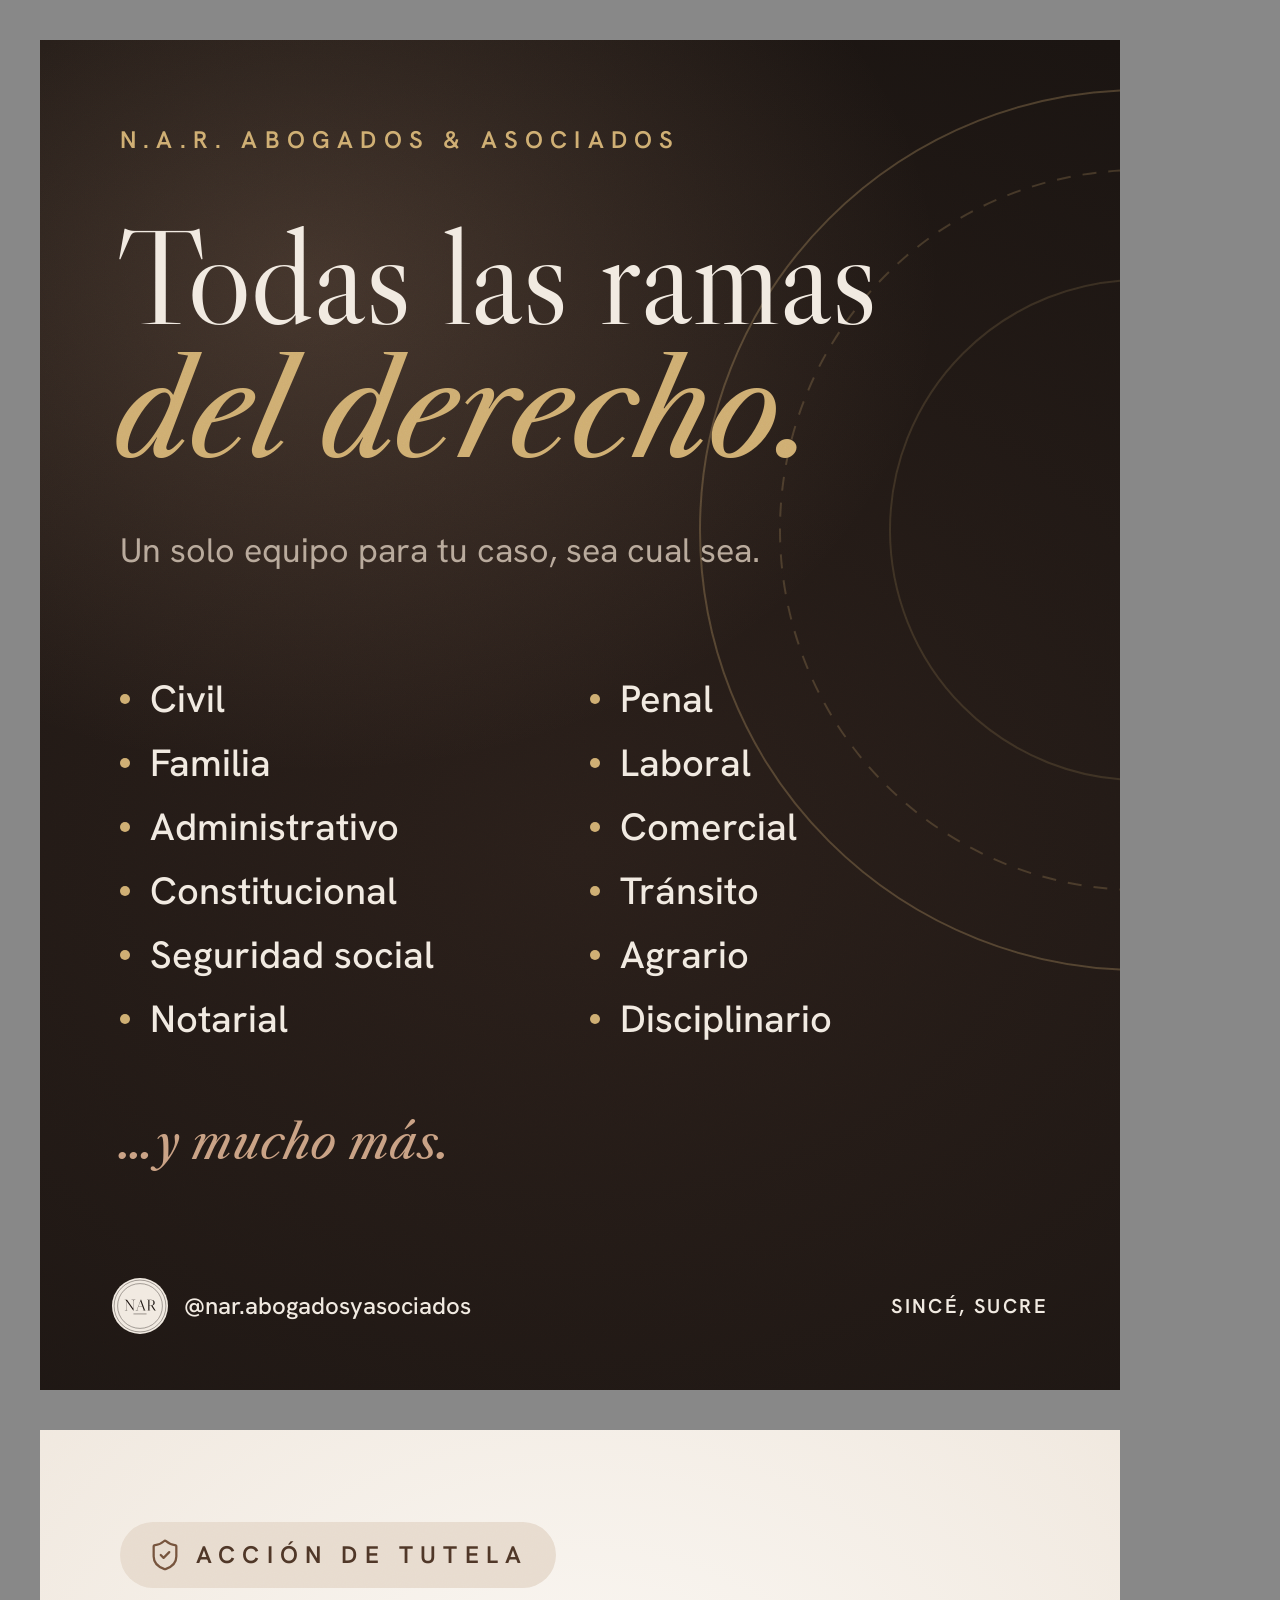
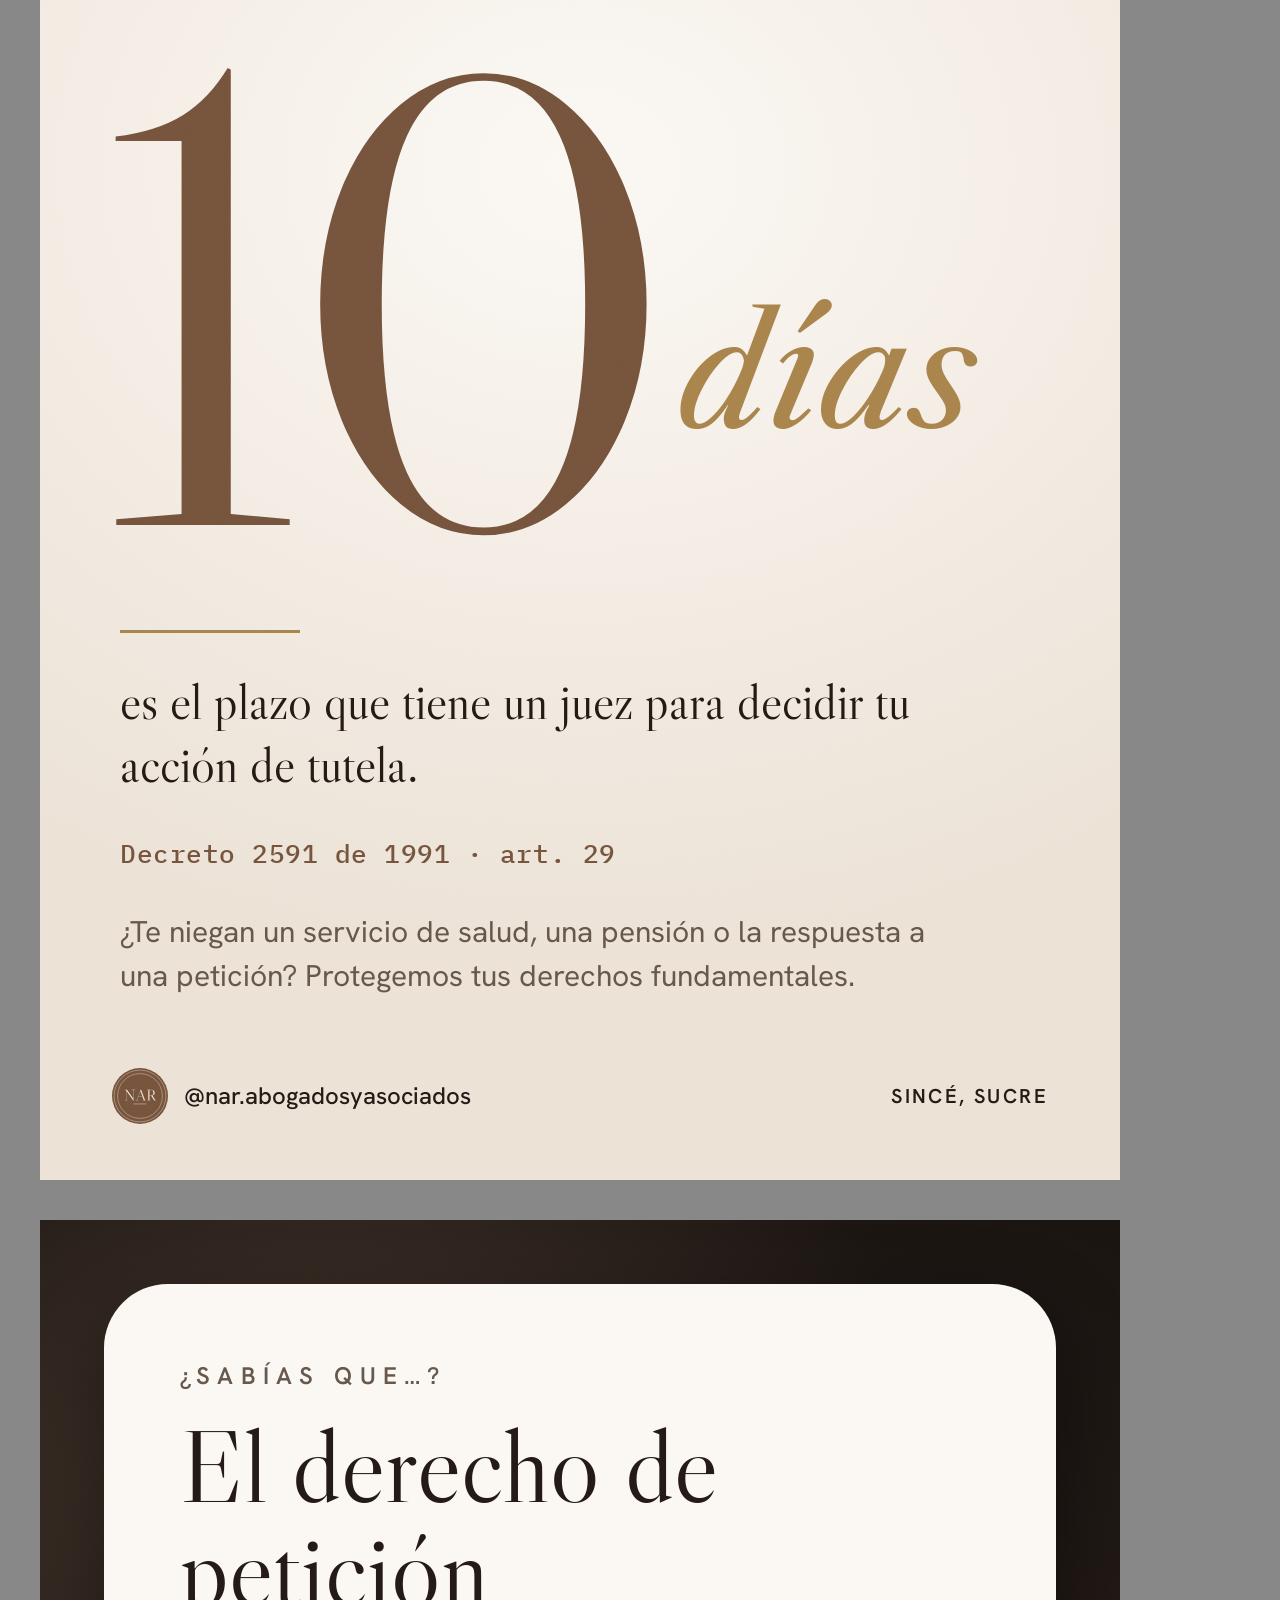
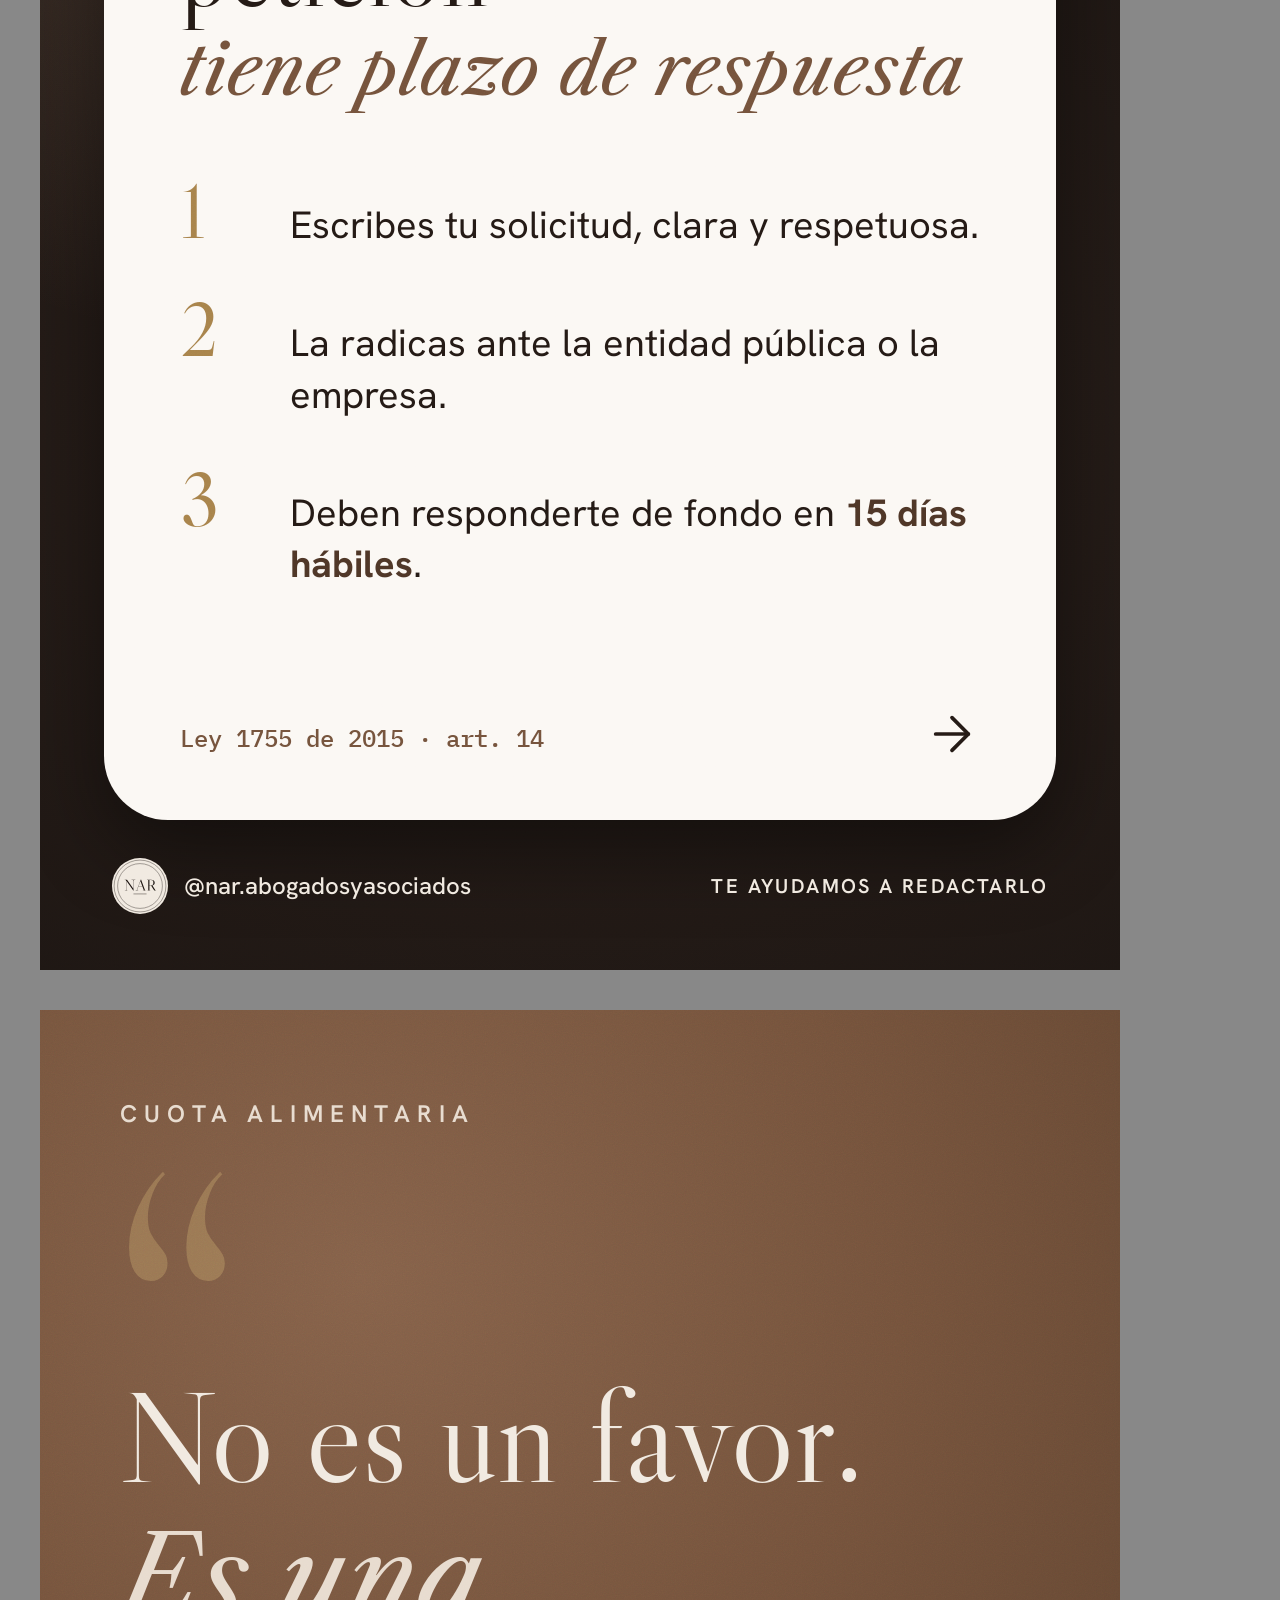
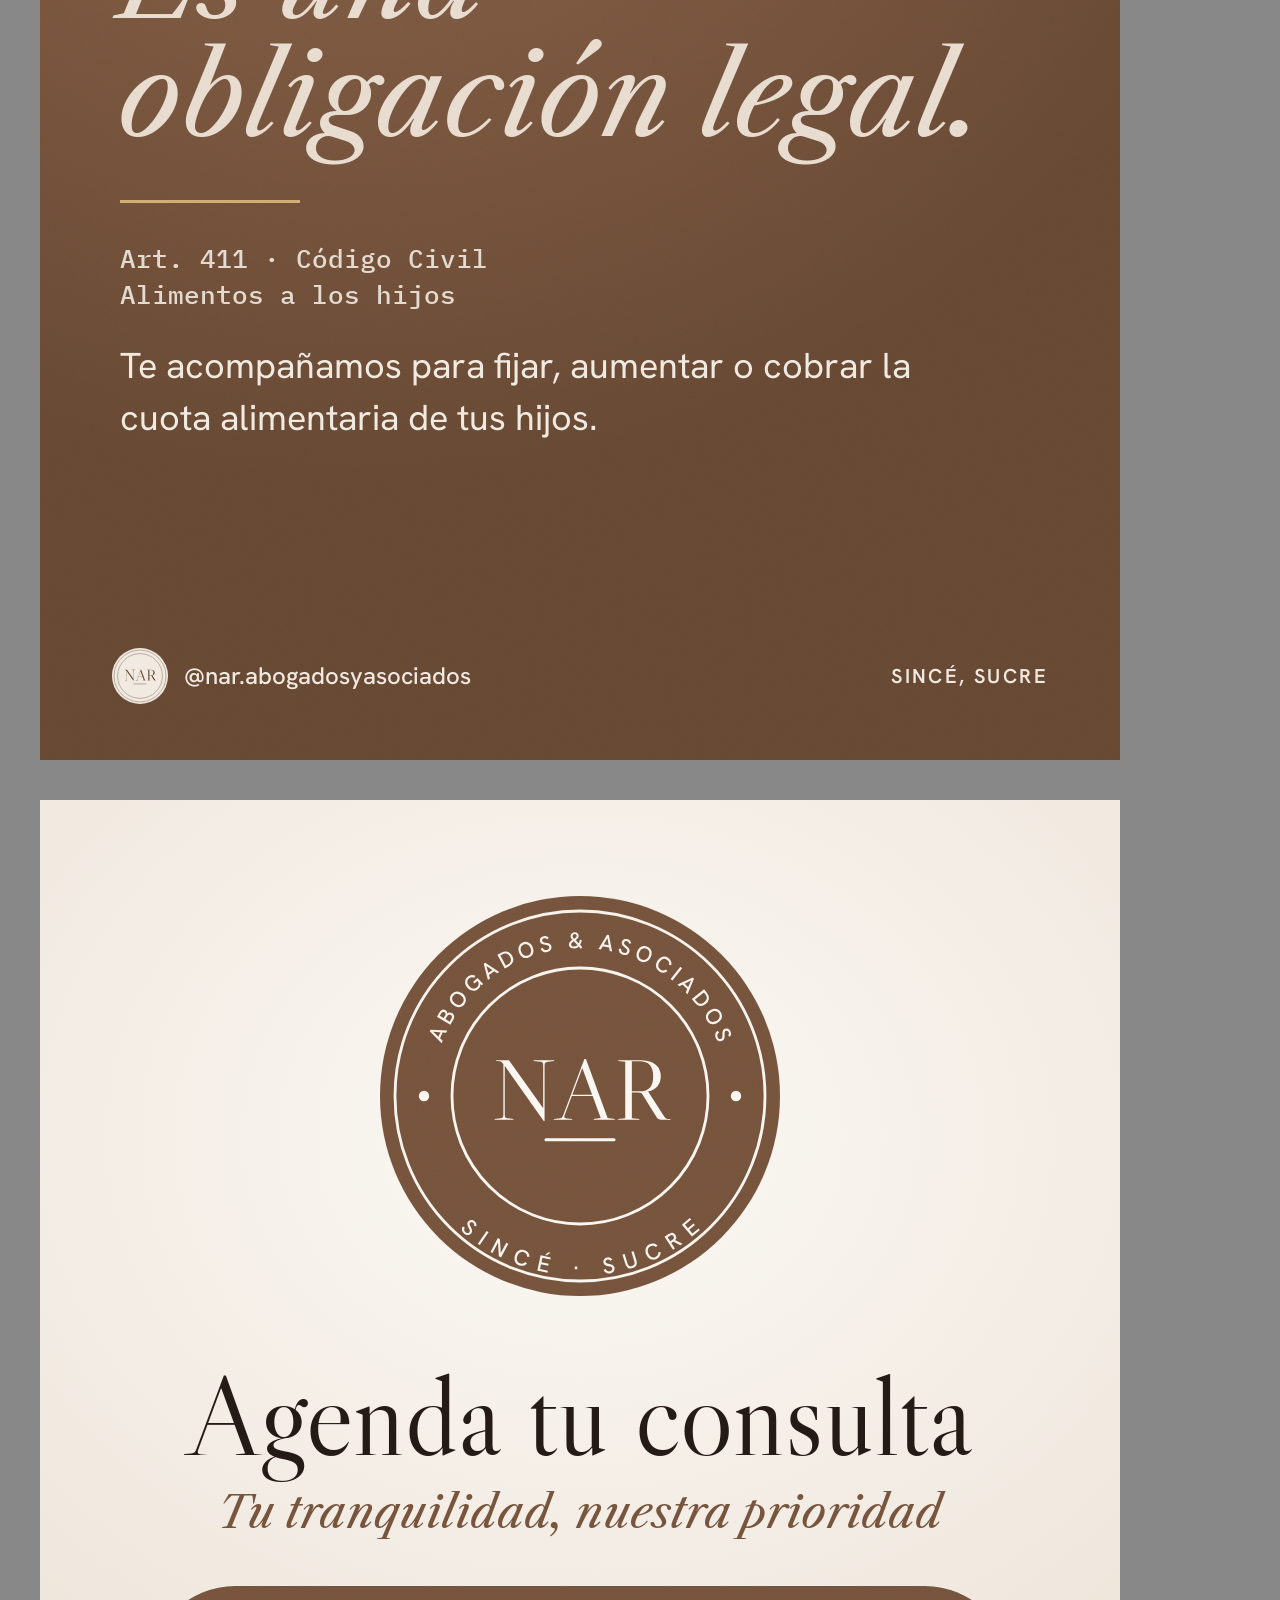
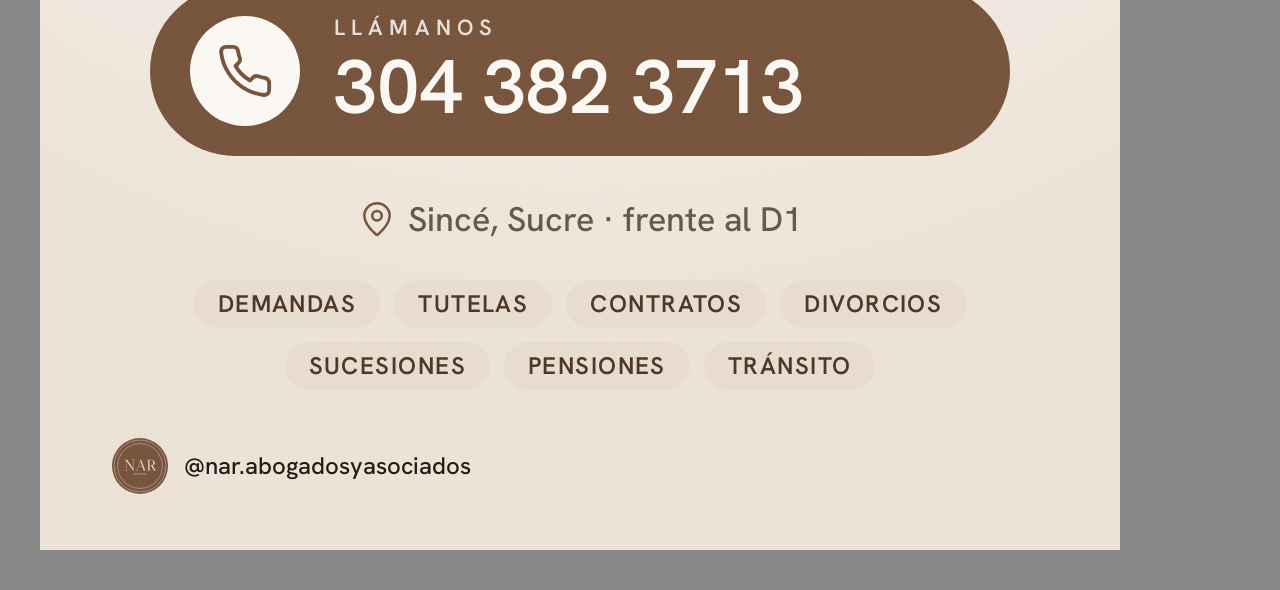
==== posts/posts.html @ 23dca92f "Use the firm's single phone number and add five Instagram posts Phone is now only 304 382 3713 acros" ====
<!doctype html>
<html lang="es">
<head>
<meta charset="utf-8">
<title>N.A.R. — posts de Instagram</title>
<style>
  @font-face { font-family: "Caslon Display"; src: url(../design-system/fonts/LibreCaslonDisplay-Regular.woff2) format("woff2"); }
  @font-face { font-family: "Caslon Text"; font-style: italic; src: url(../design-system/fonts/LibreCaslonText-Italic.woff2) format("woff2"); }
  @font-face { font-family: "Hanken"; font-weight: 100 900; src: url(../design-system/fonts/HankenGrotesk-Variable.woff2) format("woff2"); }
  @font-face { font-family: "Plex Mono"; font-weight: 500; src: url(../design-system/fonts/IBMPlexMono-Medium.woff2) format("woff2"); }

  :root {
    --espresso: #231915; --marfil: #f1eae1; --lino: #f3eee7; --card: #fbf8f4;
    --nogal: #75533c; --nogal-dark: #c9a184; --nogal-strong: #4e3627; --nogal-soft: #e8dccf;
    --laton: #a8834b; --laton-light: #cfae72; --ink: #241a15; --ink-muted: #65564b; --muted-dark: #b8a99b;
    --display: "Caslon Display", Georgia, serif; --serif: "Caslon Text", Georgia, serif;
    --sans: "Hanken", "Helvetica Neue", Arial, sans-serif; --mono: "Plex Mono", ui-monospace, monospace;
  }
  * { box-sizing: border-box; }
  body { margin: 0; background: #888; display: flex; flex-wrap: wrap; gap: 40px; padding: 40px; font-family: var(--sans); }
  .post { position: relative; width: 1080px; height: 1350px; overflow: hidden; flex: none; }
  .post::after { /* film grain */
    content: ""; position: absolute; inset: 0; pointer-events: none; opacity: .09; mix-blend-mode: overlay;
    background-image: url("data:image/svg+xml;utf8,<svg xmlns='http://www.w3.org/2000/svg' width='300' height='300'><filter id='n'><feTurbulence type='fractalNoise' baseFrequency='.9' numOctaves='3' stitchTiles='stitch'/></filter><rect width='100%' height='100%' filter='url(%23n)'/></svg>");
  }
  .dark { background: radial-gradient(900px 700px at 25% 18%, rgba(201,161,132,.22), transparent 70%), radial-gradient(1200px 900px at 50% 60%, #2a1f1a, #1a1411); color: var(--marfil); }
  .light { background: radial-gradient(1000px 800px at 50% 25%, #fbf8f4, #ece2d6); color: var(--ink); }
  .brand { background: radial-gradient(900px 800px at 30% 20%, #86624a, var(--nogal) 60%, #664833); color: var(--marfil); }

  .eyebrow { font: 600 24px/1 var(--sans); letter-spacing: .3em; text-transform: uppercase; }
  .foot { position: absolute; left: 72px; right: 72px; bottom: 56px; display: flex; align-items: center; justify-content: space-between; font: 500 24px/1 var(--sans); }
  .foot .who { display: flex; align-items: center; gap: 16px; }
  .foot img { width: 56px; height: 56px; }
  .foot .where { letter-spacing: .12em; text-transform: uppercase; font-size: 20px; font-weight: 600; }
  i[data-icon] { display: inline-grid; place-items: center; font-style: normal; }
  i[data-icon] svg { width: 100%; height: 100%; }

  /* 1 · Todas las ramas */
  #p1 .rings { position: absolute; right: -470px; top: 40px; width: 900px; height: 900px; }
  #p1 .top { position: absolute; left: 80px; top: 88px; color: var(--laton-light); }
  #p1 h1 { position: absolute; left: 76px; top: 170px; margin: 0; font: 400 136px/.98 var(--display); letter-spacing: -.01em; }
  #p1 h1 em { font: italic 400 128px/1 var(--serif); color: var(--laton-light); }
  #p1 .lead { position: absolute; left: 80px; top: 486px; width: 640px; margin: 0; font: 400 34px/1.45 var(--sans); color: var(--muted-dark); }
  #p1 ul { position: absolute; left: 80px; top: 640px; width: 900px; margin: 0; padding: 0; list-style: none; display: grid; grid-template-columns: 1fr 1fr; gap: 26px 40px; }
  #p1 li { font: 500 38px/1 var(--sans); display: flex; align-items: center; gap: 20px; }
  #p1 li::before { content: ""; width: 10px; height: 10px; border-radius: 50%; background: var(--laton-light); flex: none; }
  #p1 .more { position: absolute; left: 80px; top: 1080px; font: italic 400 46px/1 var(--serif); color: var(--nogal-dark); }
  #p1 .foot { color: var(--marfil); }

  /* 2 · Tutela 10 días */
  #p2 .tag { position: absolute; left: 80px; top: 92px; display: inline-flex; align-items: center; gap: 14px; padding: 16px 28px; border-radius: 999px; background: var(--nogal-soft); color: var(--nogal-strong); }
  #p2 .tag i { width: 34px; height: 34px; color: var(--nogal); }
  #p2 .num { position: absolute; left: 50px; top: 150px; font: 400 640px/1 var(--display); color: var(--nogal); letter-spacing: -.04em; }
  #p2 .dias { position: absolute; left: 640px; top: 470px; font: italic 400 150px/1 var(--serif); color: var(--laton); }
  #p2 .rule { position: absolute; left: 80px; top: 800px; width: 180px; height: 3px; background: var(--laton); }
  #p2 p.what { position: absolute; left: 80px; top: 840px; width: 880px; margin: 0; font: 400 50px/1.25 var(--display); color: var(--ink); }
  #p2 .cite { position: absolute; left: 80px; top: 1010px; font: 500 26px/1 var(--mono); color: var(--nogal); letter-spacing: .02em; }
  #p2 .help { position: absolute; left: 80px; top: 1080px; width: 860px; margin: 0; font: 400 30px/1.45 var(--sans); color: var(--ink-muted); }
  #p2 .foot { color: var(--ink); }

  /* 3 · Derecho de petición (card) */
  #p3 .card { position: absolute; left: 64px; right: 64px; top: 64px; bottom: 150px; border-radius: 64px; background: var(--card); color: var(--ink); padding: 80px 76px; box-shadow: 0 30px 80px rgba(0,0,0,.45); }
  #p3 .eyebrow { color: var(--ink-muted); }
  #p3 h2 { margin: 26px 0 0; font: 400 104px/1 var(--display); }
  #p3 h2 em { display: block; margin-top: 10px; font: italic 400 70px/1.1 var(--serif); color: var(--nogal); }
  #p3 ol { margin: 64px 0 0; padding: 0; list-style: none; display: grid; gap: 40px; }
  #p3 li { display: grid; grid-template-columns: 110px 1fr; align-items: baseline; }
  #p3 li b { font: 400 76px/1 var(--display); color: var(--laton); }
  #p3 li span { font: 400 38px/1.35 var(--sans); }
  #p3 li strong { font-weight: 700; color: var(--nogal-strong); }
  #p3 .cite { position: absolute; left: 76px; bottom: 70px; font: 500 24px/1 var(--mono); color: var(--nogal); }
  #p3 .next { position: absolute; right: 76px; bottom: 58px; width: 56px; height: 56px; color: var(--ink); }
  #p3 .foot { color: var(--marfil); }

  /* 4 · Cita cuota alimentaria */
  #p4 .quote { position: absolute; left: 60px; top: 90px; font: 400 520px/1 var(--display); color: var(--laton-light); opacity: .35; }
  #p4 .top { position: absolute; left: 80px; top: 92px; color: var(--nogal-soft); }
  #p4 h2 { position: absolute; left: 80px; top: 360px; width: 920px; margin: 0; font: 400 132px/1 var(--display); }
  #p4 h2 em { display: block; margin-top: 18px; font: italic 400 112px/1.05 var(--serif); color: var(--nogal-soft); }
  #p4 .rule { position: absolute; left: 80px; top: 790px; width: 180px; height: 3px; background: var(--laton-light); }
  #p4 .cite { position: absolute; left: 80px; top: 830px; font: 500 26px/1.4 var(--mono); color: var(--marfil); opacity: .9; }
  #p4 p.help { position: absolute; left: 80px; top: 930px; width: 860px; margin: 0; font: 400 36px/1.45 var(--sans); color: var(--marfil); }
  #p4 .foot { color: var(--marfil); }

  /* 5 · Agenda tu consulta */
  #p5 .seal { position: absolute; left: 50%; top: 96px; width: 400px; height: 400px; transform: translateX(-50%); }
  #p5 h2 { position: absolute; left: 0; right: 0; top: 560px; margin: 0; text-align: center; font: 400 112px/1 var(--display); }
  #p5 .sub { position: absolute; left: 0; right: 0; top: 690px; text-align: center; font: italic 400 44px/1 var(--serif); color: var(--nogal); }
  #p5 .phone { position: absolute; left: 110px; right: 110px; top: 786px; height: 170px; border-radius: 999px; background: var(--nogal); color: var(--card); display: flex; align-items: center; gap: 34px; padding: 0 40px; }
  #p5 .phone i { width: 110px; height: 110px; border-radius: 50%; background: var(--card); color: var(--nogal); padding: 26px; flex: none; }
  #p5 .phone small { display: block; font: 600 22px/1 var(--sans); letter-spacing: .28em; opacity: .85; margin-bottom: 10px; }
  #p5 .phone span { font: 600 76px/1 var(--sans); font-variant-numeric: tabular-nums; }
  #p5 .where { position: absolute; left: 0; right: 0; top: 1000px; display: flex; justify-content: center; align-items: center; gap: 12px; font: 500 34px/1 var(--sans); color: var(--ink-muted); }
  #p5 .where i { width: 38px; height: 38px; color: var(--nogal); }
  #p5 .chips { position: absolute; left: 90px; right: 90px; top: 1080px; display: flex; flex-wrap: wrap; justify-content: center; gap: 14px; }
  #p5 .chips span { padding: 12px 24px; border-radius: 999px; background: var(--nogal-soft); color: var(--nogal-strong); font: 600 24px/1 var(--sans); letter-spacing: .06em; text-transform: uppercase; }
  #p5 .foot { color: var(--ink); }
</style>
</head>
<body>

<!-- 1 · Presentación: todas las ramas -->
<section class="post dark" id="p1">
  <svg class="rings" viewBox="0 0 900 900" aria-hidden="true">
    <circle cx="450" cy="450" r="440" fill="none" stroke="#cfae72" stroke-opacity=".28" stroke-width="2"/>
    <circle cx="450" cy="450" r="360" fill="none" stroke="#cfae72" stroke-opacity=".22" stroke-width="2" stroke-dasharray="14 12"/>
    <circle cx="450" cy="450" r="250" fill="none" stroke="#cfae72" stroke-opacity=".16" stroke-width="2"/>
  </svg>
  <div class="eyebrow top">N.A.R. Abogados &amp; Asociados</div>
  <h1>Todas las ramas<br><em>del derecho.</em></h1>
  <p class="lead">Un solo equipo para tu caso, sea cual sea.</p>
  <ul>
    <li>Civil</li><li>Penal</li><li>Familia</li><li>Laboral</li><li>Administrativo</li><li>Comercial</li>
    <li>Constitucional</li><li>Tránsito</li><li>Seguridad social</li><li>Agrario</li><li>Notarial</li><li>Disciplinario</li>
  </ul>
  <div class="more">…y mucho más.</div>
  <div class="foot"><div class="who"><img src="../brand/logo/final/nar-sello-simple-marfil.svg" alt="">@nar.abogadosyasociados</div><div class="where">Sincé, Sucre</div></div>
</section>

<!-- 2 · Dato: tutela en 10 días -->
<section class="post light" id="p2">
  <div class="tag eyebrow"><i data-icon="shield-check"></i>Acción de tutela</div>
  <div class="num">10</div>
  <div class="dias">días</div>
  <div class="rule"></div>
  <p class="what">es el plazo que tiene un juez para decidir tu acción de tutela.</p>
  <div class="cite">Decreto 2591 de 1991 · art. 29</div>
  <p class="help">¿Te niegan un servicio de salud, una pensión o la respuesta a una petición? Protegemos tus derechos fundamentales.</p>
  <div class="foot"><div class="who"><img src="../brand/logo/final/nar-sello-simple-nogal.svg" alt="">@nar.abogadosyasociados</div><div class="where">Sincé, Sucre</div></div>
</section>

<!-- 3 · Educativo: derecho de petición -->
<section class="post dark" id="p3">
  <div class="card">
    <div class="eyebrow">¿Sabías que…?</div>
    <h2>El derecho de petición <em>tiene plazo de respuesta</em></h2>
    <ol>
      <li><b>1</b><span>Escribes tu solicitud, clara y respetuosa.</span></li>
      <li><b>2</b><span>La radicas ante la entidad pública o la empresa.</span></li>
      <li><b>3</b><span>Deben responderte de fondo en <strong>15 días hábiles</strong>.</span></li>
    </ol>
    <div class="cite">Ley 1755 de 2015 · art. 14</div>
    <i class="next" data-icon="arrow-right"></i>
  </div>
  <div class="foot"><div class="who"><img src="../brand/logo/final/nar-sello-simple-marfil.svg" alt="">@nar.abogadosyasociados</div><div class="where">Te ayudamos a redactarlo</div></div>
</section>

<!-- 4 · Frase: cuota alimentaria -->
<section class="post brand" id="p4">
  <div class="quote" aria-hidden="true">“</div>
  <div class="eyebrow top">Cuota alimentaria</div>
  <h2>No es un favor. <em>Es una obligación legal.</em></h2>
  <div class="rule"></div>
  <div class="cite">Art. 411 · Código Civil<br>Alimentos a los hijos</div>
  <p class="help">Te acompañamos para fijar, aumentar o cobrar la cuota alimentaria de tus hijos.</p>
  <div class="foot"><div class="who"><img src="../brand/logo/final/nar-sello-simple-marfil.svg" alt="">@nar.abogadosyasociados</div><div class="where">Sincé, Sucre</div></div>
</section>

<!-- 5 · Llamado a la acción -->
<section class="post light" id="p5">
  <img class="seal" src="../brand/logo/final/nar-sello-nogal.svg" alt="N.A.R. Abogados & Asociados">
  <h2>Agenda tu consulta</h2>
  <div class="sub">Tu tranquilidad, nuestra prioridad</div>
  <div class="phone"><i data-icon="phone"></i><div><small>LLÁMANOS</small><span>304 382 3713</span></div></div>
  <div class="where"><i data-icon="map-pin"></i>Sincé, Sucre · frente al D1</div>
  <div class="chips"><span>Demandas</span><span>Tutelas</span><span>Contratos</span><span>Divorcios</span><span>Sucesiones</span><span>Pensiones</span><span>Tránsito</span></div>
  <div class="foot"><div class="who"><img src="../brand/logo/final/nar-sello-simple-nogal.svg" alt="">@nar.abogadosyasociados</div><div class="where">Todas las ramas del derecho</div></div>
</section>

<script>
  // Inline the Lucide icons (shared with the video) so they inherit `color`.
  window.POSTS_READY = fetch("../video/assets/icons.json").then((r) => r.json()).then((icons) => {
    document.querySelectorAll("i[data-icon]").forEach((el) => {
      const els = icons[el.dataset.icon] || [];
      const inner = els.map(([tag, a]) => `<${tag} ${Object.entries(a).map(([k, v]) => `${k}="${v}"`).join(" ")}/>`).join("");
      el.innerHTML = `<svg viewBox="0 0 24 24" fill="none" stroke="currentColor" stroke-width="1.6" stroke-linecap="round" stroke-linejoin="round">${inner}</svg>`;
    });
    return document.fonts.ready;
  });
</script>
</body>
</html>
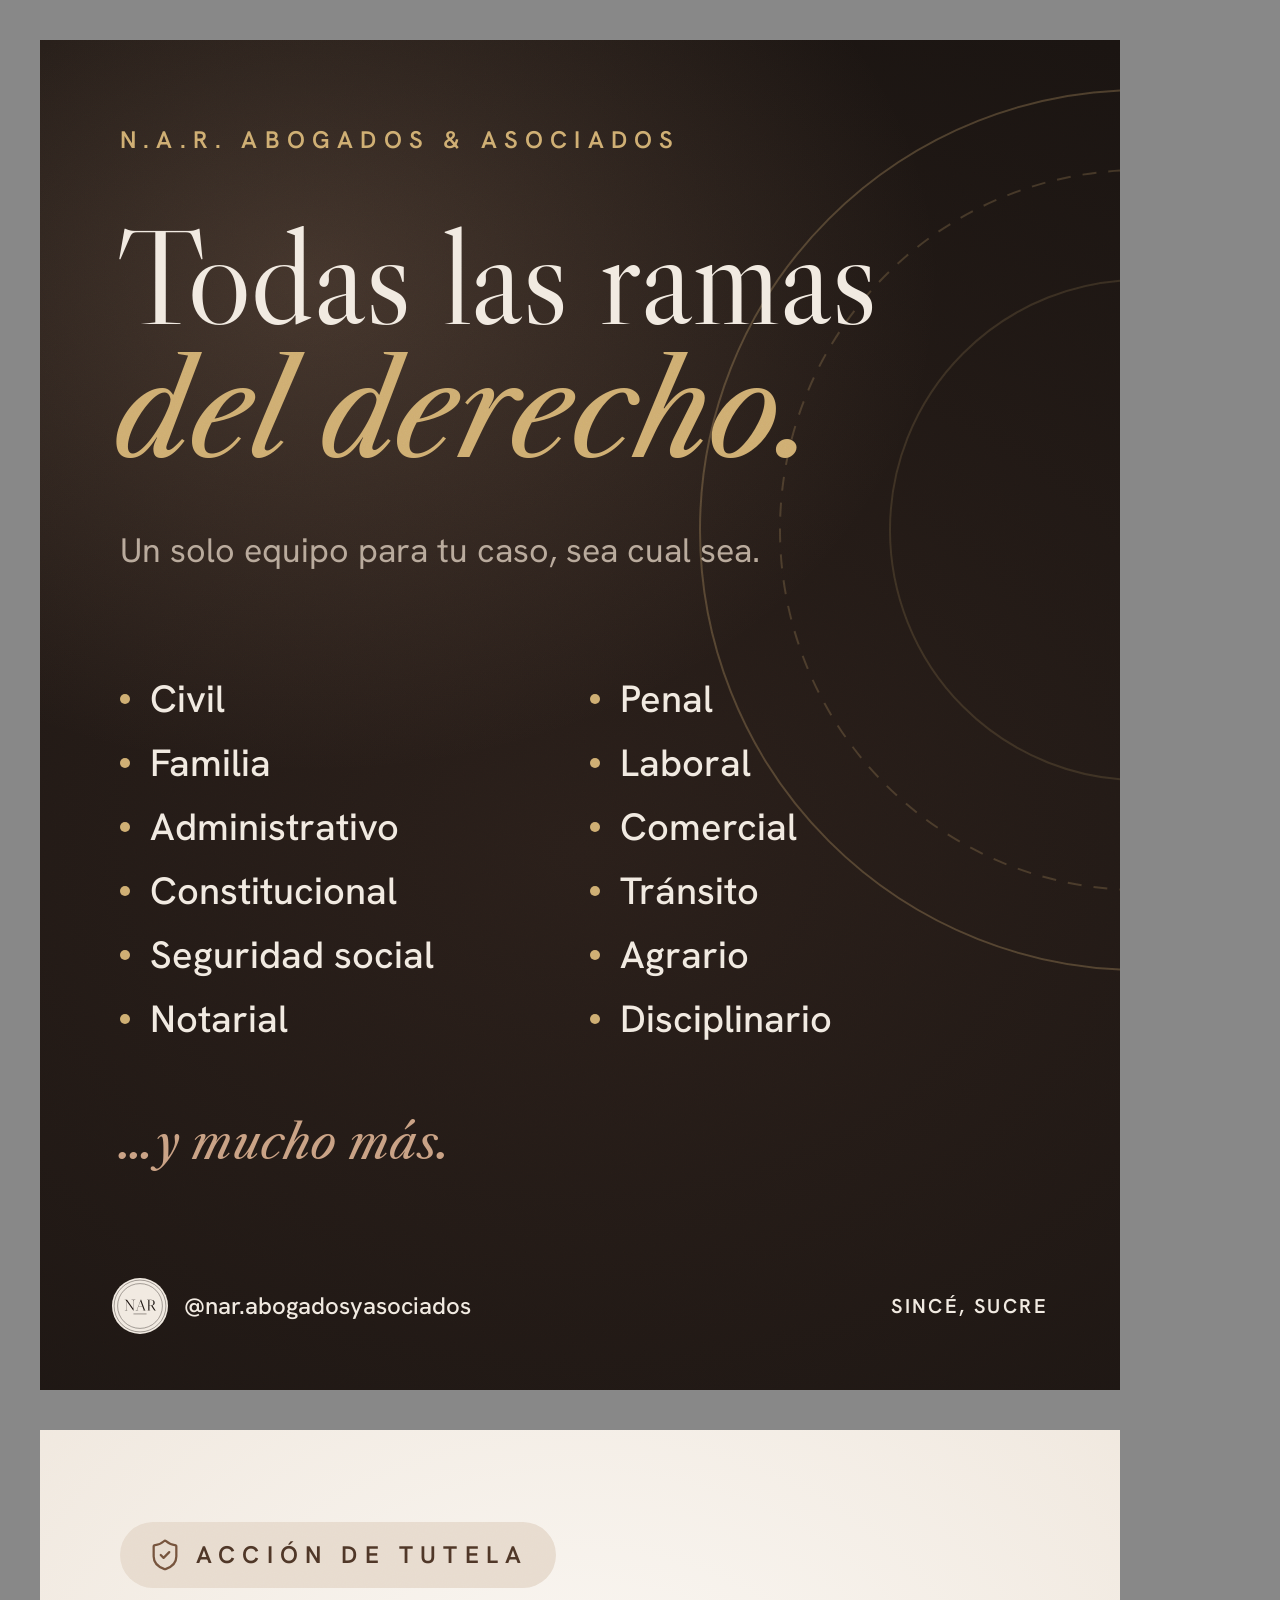
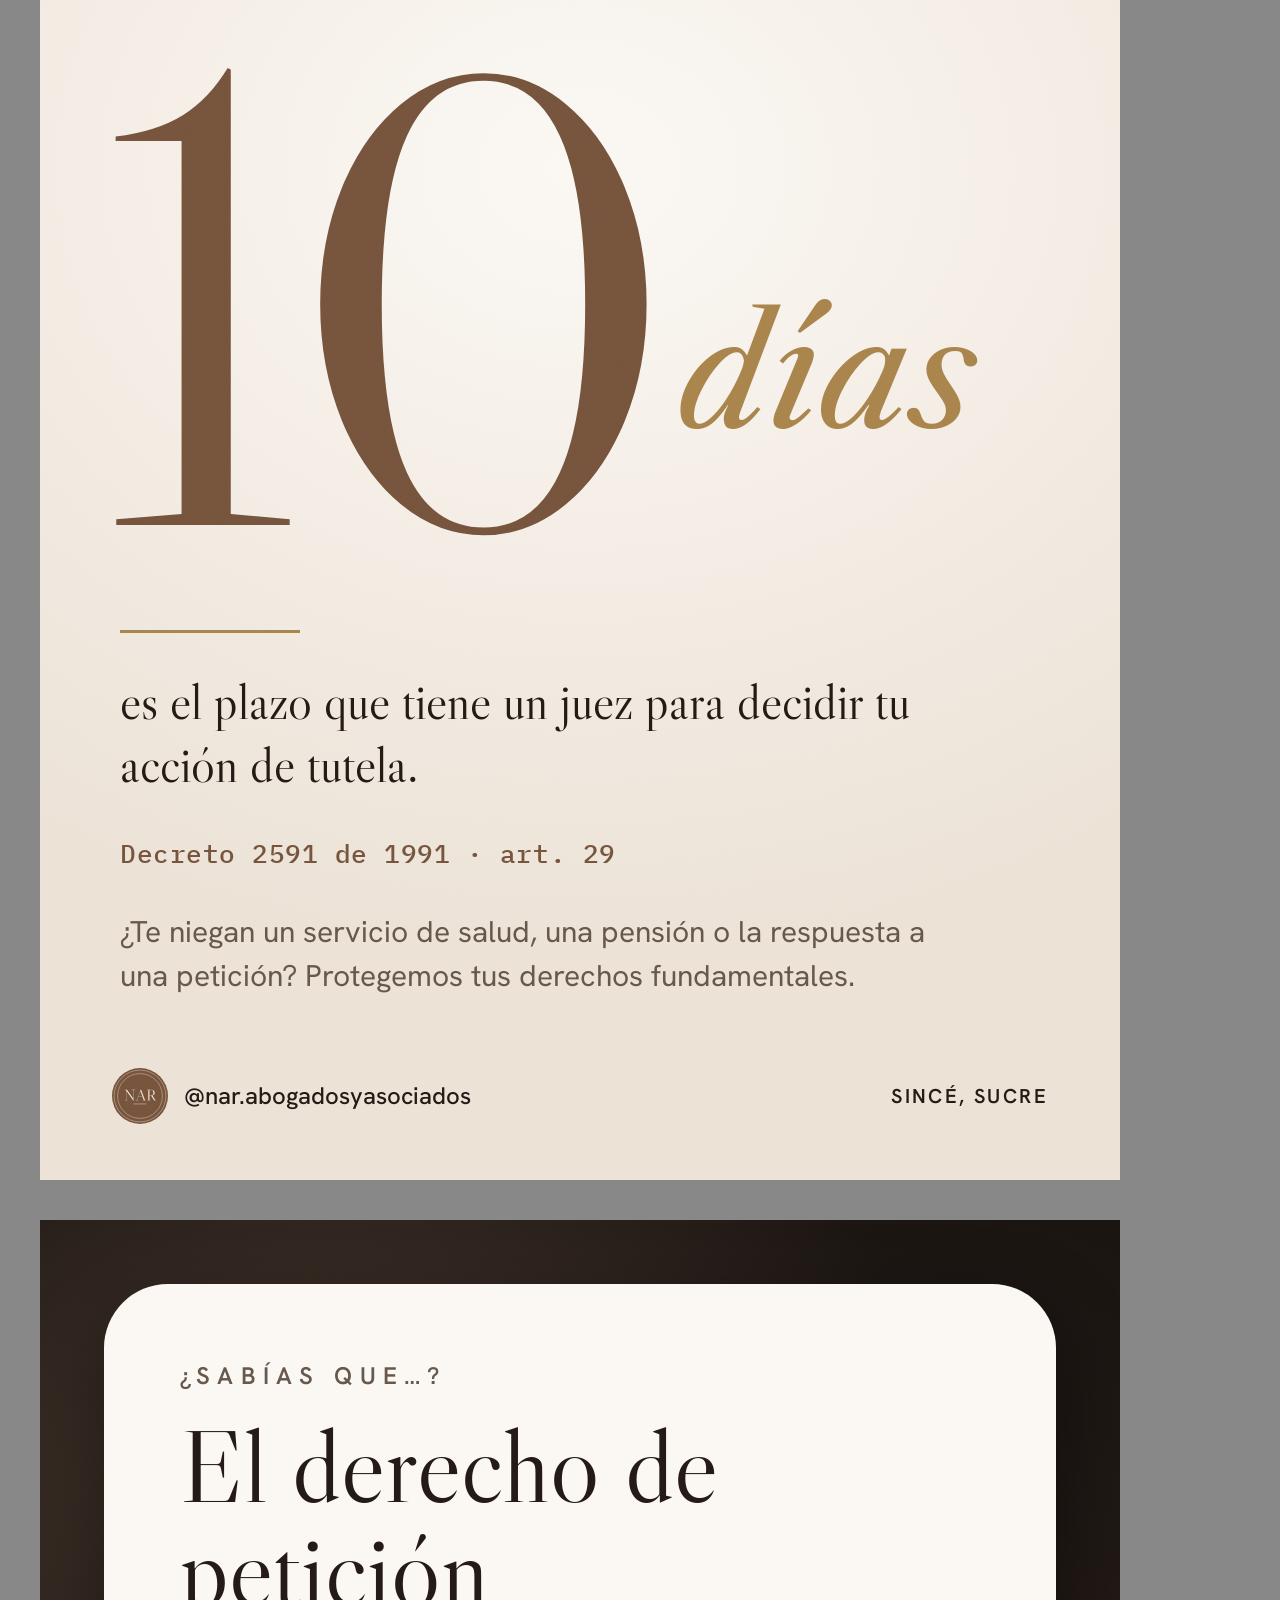
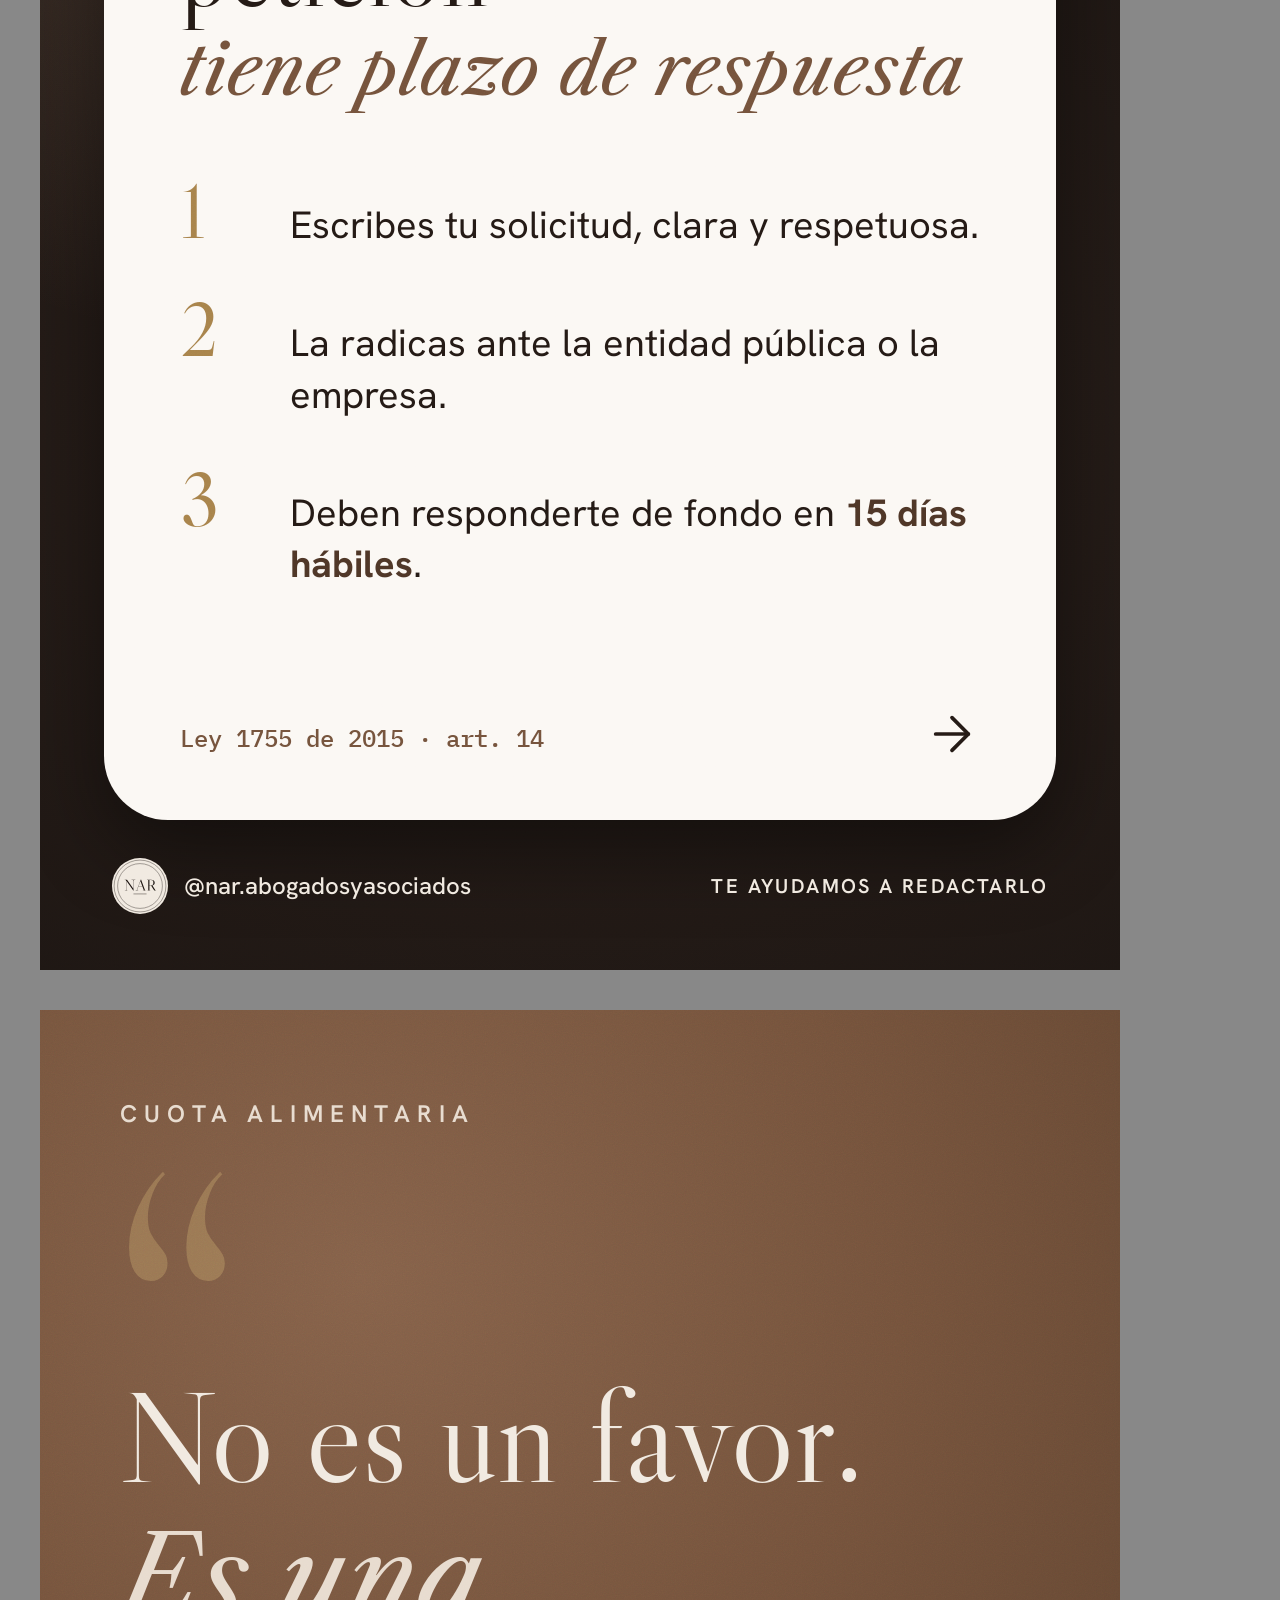
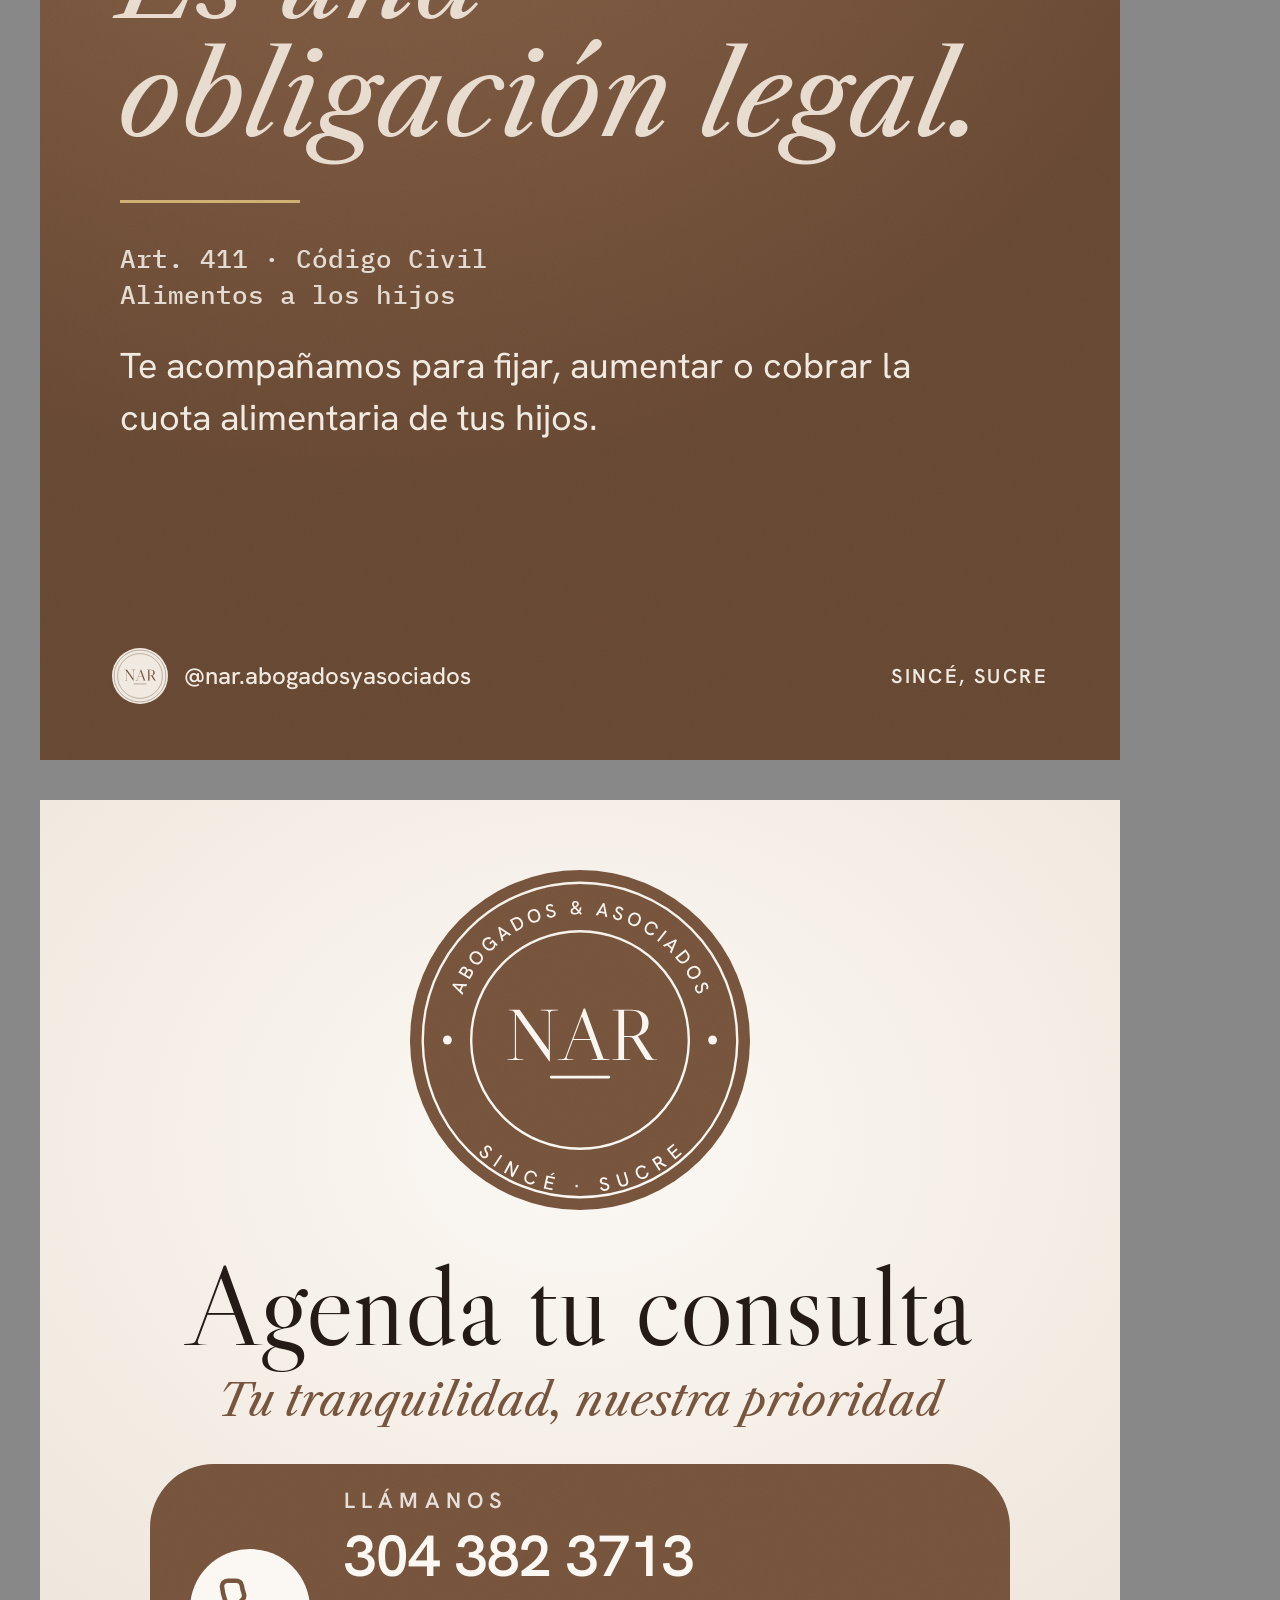
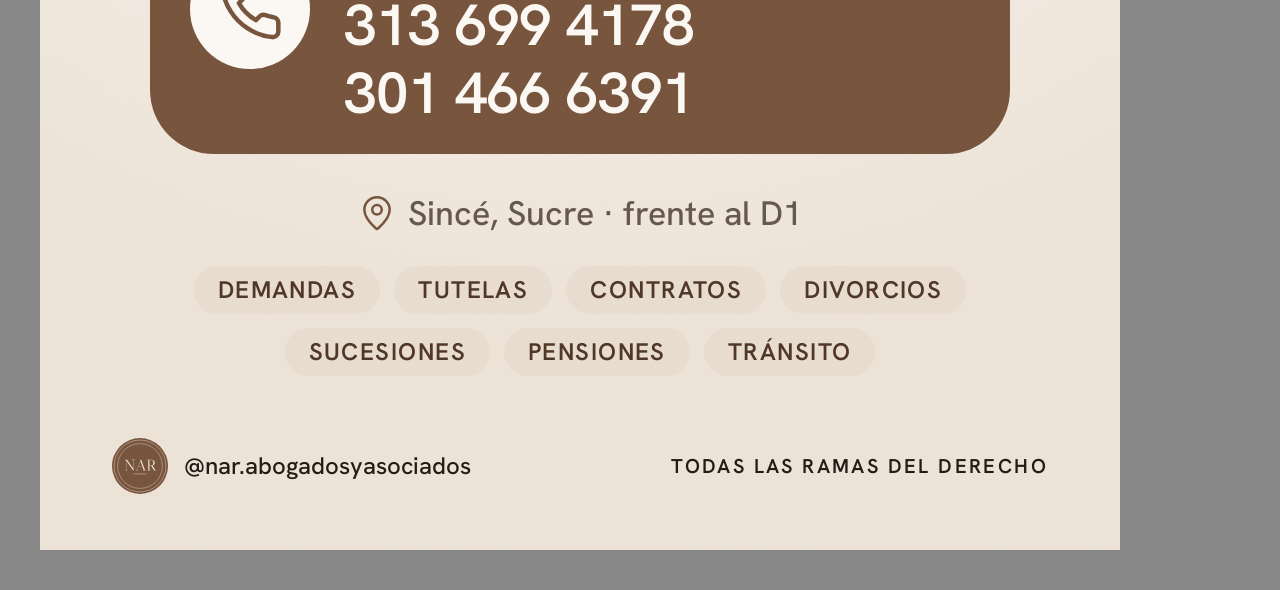
==== commit f961bc40: "Use the firm's three phone numbers everywhere 304 382 3713 · 313 699 4178 · 301 466 6391 in the vide" ====
--- a/posts/posts.html
+++ b/posts/posts.html
@@ -83,16 +83,16 @@
   #p4 .foot { color: var(--marfil); }
 
   /* 5 · Agenda tu consulta */
-  #p5 .seal { position: absolute; left: 50%; top: 96px; width: 400px; height: 400px; transform: translateX(-50%); }
-  #p5 h2 { position: absolute; left: 0; right: 0; top: 560px; margin: 0; text-align: center; font: 400 112px/1 var(--display); }
-  #p5 .sub { position: absolute; left: 0; right: 0; top: 690px; text-align: center; font: italic 400 44px/1 var(--serif); color: var(--nogal); }
-  #p5 .phone { position: absolute; left: 110px; right: 110px; top: 786px; height: 170px; border-radius: 999px; background: var(--nogal); color: var(--card); display: flex; align-items: center; gap: 34px; padding: 0 40px; }
-  #p5 .phone i { width: 110px; height: 110px; border-radius: 50%; background: var(--card); color: var(--nogal); padding: 26px; flex: none; }
+  #p5 .seal { position: absolute; left: 50%; top: 70px; width: 340px; height: 340px; transform: translateX(-50%); }
+  #p5 h2 { position: absolute; left: 0; right: 0; top: 450px; margin: 0; text-align: center; font: 400 112px/1 var(--display); }
+  #p5 .sub { position: absolute; left: 0; right: 0; top: 578px; text-align: center; font: italic 400 44px/1 var(--serif); color: var(--nogal); }
+  #p5 .phone { position: absolute; left: 110px; right: 110px; top: 664px; height: 290px; border-radius: 64px; background: var(--nogal); color: var(--card); display: flex; align-items: center; gap: 34px; padding: 0 40px; }
+  #p5 .phone i { width: 120px; height: 120px; border-radius: 50%; background: var(--card); color: var(--nogal); padding: 26px; flex: none; }
   #p5 .phone small { display: block; font: 600 22px/1 var(--sans); letter-spacing: .28em; opacity: .85; margin-bottom: 10px; }
-  #p5 .phone span { font: 600 76px/1 var(--sans); font-variant-numeric: tabular-nums; }
-  #p5 .where { position: absolute; left: 0; right: 0; top: 1000px; display: flex; justify-content: center; align-items: center; gap: 12px; font: 500 34px/1 var(--sans); color: var(--ink-muted); }
-  #p5 .where i { width: 38px; height: 38px; color: var(--nogal); }
-  #p5 .chips { position: absolute; left: 90px; right: 90px; top: 1080px; display: flex; flex-wrap: wrap; justify-content: center; gap: 14px; }
+  #p5 .phone span { display: block; font: 600 58px/1.18 var(--sans); font-variant-numeric: tabular-nums; }
+  #p5 > .where { position: absolute; left: 0; right: 0; top: 994px; display: flex; justify-content: center; align-items: center; gap: 12px; font: 500 34px/1 var(--sans); color: var(--ink-muted); }
+  #p5 > .where i { width: 38px; height: 38px; color: var(--nogal); }
+  #p5 .chips { position: absolute; left: 90px; right: 90px; top: 1066px; display: flex; flex-wrap: wrap; justify-content: center; gap: 14px; }
   #p5 .chips span { padding: 12px 24px; border-radius: 999px; background: var(--nogal-soft); color: var(--nogal-strong); font: 600 24px/1 var(--sans); letter-spacing: .06em; text-transform: uppercase; }
   #p5 .foot { color: var(--ink); }
 </style>
@@ -161,7 +161,7 @@
   <img class="seal" src="../brand/logo/final/nar-sello-nogal.svg" alt="N.A.R. Abogados & Asociados">
   <h2>Agenda tu consulta</h2>
   <div class="sub">Tu tranquilidad, nuestra prioridad</div>
-  <div class="phone"><i data-icon="phone"></i><div><small>LLÁMANOS</small><span>304 382 3713</span></div></div>
+  <div class="phone"><i data-icon="phone"></i><div><small>LLÁMANOS</small><span>304 382 3713</span><span>313 699 4178</span><span>301 466 6391</span></div></div>
   <div class="where"><i data-icon="map-pin"></i>Sincé, Sucre · frente al D1</div>
   <div class="chips"><span>Demandas</span><span>Tutelas</span><span>Contratos</span><span>Divorcios</span><span>Sucesiones</span><span>Pensiones</span><span>Tránsito</span></div>
   <div class="foot"><div class="who"><img src="../brand/logo/final/nar-sello-simple-nogal.svg" alt="">@nar.abogadosyasociados</div><div class="where">Todas las ramas del derecho</div></div>
